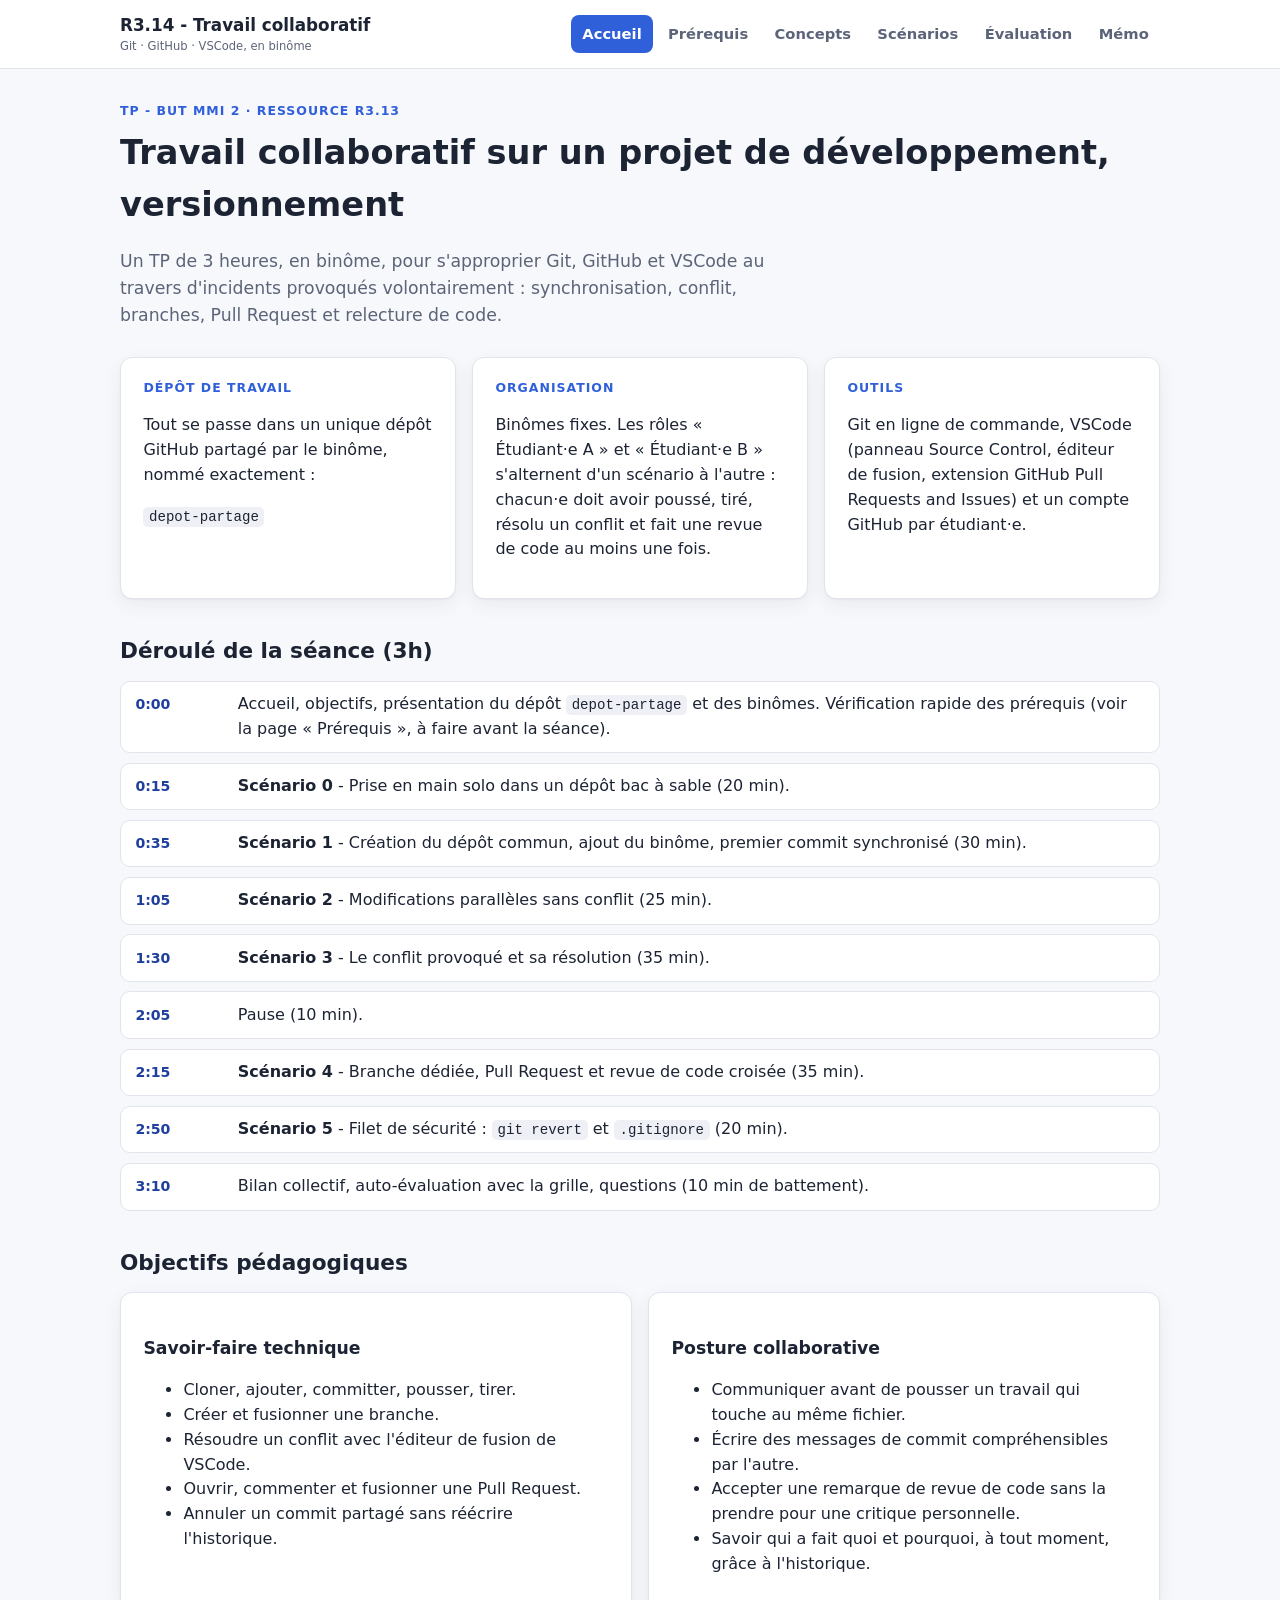
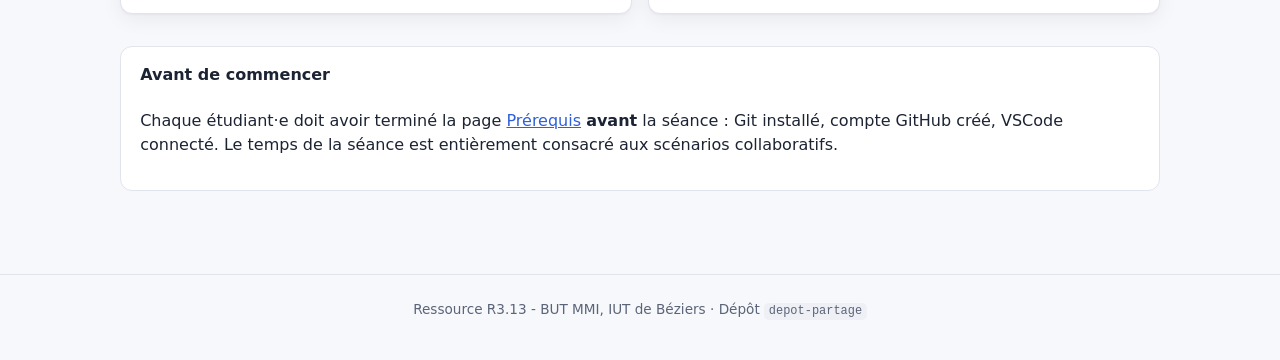
==== index.html @ fd5384cb "Propage le nom depot-partage dans tout le support Le scénario 1 nomme le dépôt du binôme depot-parta" ====
<!doctype html>
<html lang="fr">
  <head>
    <meta charset="UTF-8" />
    <meta name="viewport" content="width=device-width, initial-scale=1.0" />
    <title>R3.14 - Travail collaboratif &amp; versionnement</title>
    <link
      rel="icon"
      href="data:image/svg+xml,%3Csvg xmlns=%27http://www.w3.org/2000/svg%27 viewBox=%270 0 100 100%27%3E%3Ccircle cx=%2230%27 cy=%2225%27 r=%2212%27 fill=%27%232f5fd9%27/%3E%3Ccircle cx=%2230%27 cy=%2275%27 r=%2212%27 fill=%27%232f5fd9%27/%3E%3Ccircle cx=%2270%27 cy=%2250%27 r=%2212%27 fill=%27%23b5560f%27/%3E%3Cpath d=%27M30 37 V63 M30 50 H58%27 stroke=%27%231c2333%27 stroke-width=%278%27 fill=%27none%27/%3E%3C/svg%3E"
    />
    <link rel="stylesheet" href="css/style.css" />
  </head>
  <body data-page="index">
    <a class="skip-link" href="#contenu">Aller au contenu</a>

    <header class="site-header">
      <nav class="nav-wrap">
        <a class="brand" href="index.html"
          >R3.14 - Travail collaboratif
          <small>Git · GitHub · VSCode, en binôme</small>
        </a>
        <div class="site-nav">
          <a href="index.html" data-nav="index">Accueil</a>
          <a href="prerequis.html" data-nav="prerequis">Prérequis</a>
          <a href="concepts.html" data-nav="concepts">Concepts</a>
          <a href="scenarios.html" data-nav="scenarios">Scénarios</a>
          <a href="evaluation.html" data-nav="evaluation">Évaluation</a>
          <a href="memo.html" data-nav="memo">Mémo</a>
        </div>
      </nav>
    </header>

    <main id="contenu">
      <p class="eyebrow">TP - BUT MMI 2 · Ressource R3.13</p>
      <h1>
        Travail collaboratif sur un projet de développement, versionnement
      </h1>
      <p class="lede">
        Un TP de 3&nbsp;heures, en binôme, pour s'approprier Git, GitHub et
        VSCode au travers d'incidents provoqués volontairement :
        synchronisation, conflit, branches, Pull Request et relecture de code.
      </p>

      <div class="grid cols-3" style="margin-top: 1.8rem">
        <div class="card">
          <p class="eyebrow">Dépôt de travail</p>
          <p>
            Tout se passe dans un unique dépôt GitHub partagé par le binôme,
            nommé exactement :
          </p>
          <p><code>depot-partage</code></p>
        </div>
        <div class="card">
          <p class="eyebrow">Organisation</p>
          <p>
            Binômes fixes. Les rôles « Étudiant·e A » et « Étudiant·e B »
            s'alternent d'un scénario à l'autre : chacun·e doit avoir poussé,
            tiré, résolu un conflit et fait une revue de code au moins une fois.
          </p>
        </div>
        <div class="card">
          <p class="eyebrow">Outils</p>
          <p>
            Git en ligne de commande, VSCode (panneau Source Control, éditeur de
            fusion, extension GitHub Pull Requests and Issues) et un compte
            GitHub par étudiant·e.
          </p>
        </div>
      </div>

      <h2>Déroulé de la séance (3h)</h2>
      <ul class="timeline">
        <li>
          <time>0:00</time
          ><span
            >Accueil, objectifs, présentation du dépôt
            <code>depot-partage</code> et des binômes. Vérification
            rapide des prérequis (voir la page « Prérequis », à faire avant la
            séance).</span
          >
        </li>
        <li>
          <time>0:15</time
          ><span
            ><strong>Scénario 0</strong> - Prise en main solo dans un dépôt bac
            à sable (20 min).</span
          >
        </li>
        <li>
          <time>0:35</time
          ><span
            ><strong>Scénario 1</strong> - Création du dépôt commun, ajout du
            binôme, premier commit synchronisé (30 min).</span
          >
        </li>
        <li>
          <time>1:05</time
          ><span
            ><strong>Scénario 2</strong> - Modifications parallèles sans conflit
            (25 min).</span
          >
        </li>
        <li>
          <time>1:30</time
          ><span
            ><strong>Scénario 3</strong> - Le conflit provoqué et sa résolution
            (35 min).</span
          >
        </li>
        <li><time>2:05</time><span>Pause (10 min).</span></li>
        <li>
          <time>2:15</time
          ><span
            ><strong>Scénario 4</strong> - Branche dédiée, Pull Request et revue
            de code croisée (35 min).</span
          >
        </li>
        <li>
          <time>2:50</time
          ><span
            ><strong>Scénario 5</strong> - Filet de sécurité :
            <code>git revert</code> et <code>.gitignore</code> (20 min).</span
          >
        </li>
        <li>
          <time>3:10</time
          ><span
            >Bilan collectif, auto-évaluation avec la grille, questions
            (10&nbsp;min de battement).</span
          >
        </li>
      </ul>

      <h2>Objectifs pédagogiques</h2>
      <div class="grid cols-2">
        <div class="card">
          <h3>Savoir-faire technique</h3>
          <ul>
            <li>Cloner, ajouter, committer, pousser, tirer.</li>
            <li>Créer et fusionner une branche.</li>
            <li>Résoudre un conflit avec l'éditeur de fusion de VSCode.</li>
            <li>Ouvrir, commenter et fusionner une Pull Request.</li>
            <li>Annuler un commit partagé sans réécrire l'historique.</li>
          </ul>
        </div>
        <div class="card">
          <h3>Posture collaborative</h3>
          <ul>
            <li>
              Communiquer avant de pousser un travail qui touche au même
              fichier.
            </li>
            <li>Écrire des messages de commit compréhensibles par l'autre.</li>
            <li>
              Accepter une remarque de revue de code sans la prendre pour une
              critique personnelle.
            </li>
            <li>
              Savoir qui a fait quoi et pourquoi, à tout moment, grâce à
              l'historique.
            </li>
          </ul>
        </div>
      </div>

      <div class="callout" style="margin-top: 2rem">
        <h4>Avant de commencer</h4>
        <p>
          Chaque étudiant·e doit avoir terminé la page
          <a href="prerequis.html">Prérequis</a> <strong>avant</strong> la
          séance : Git installé, compte GitHub créé, VSCode connecté. Le temps
          de la séance est entièrement consacré aux scénarios collaboratifs.
        </p>
      </div>
    </main>

    <footer class="site-footer">
      Ressource R3.13 - BUT MMI, IUT de Béziers · Dépôt
      <code>depot-partage</code>
    </footer>

    <script src="js/main.js"></script>
  </body>
</html>
---- css/style.css ----
/* ============================================================
   R313 - Travail collaboratif & versionnement
   Feuille de style partagée par toutes les pages
   ============================================================ */

:root {
  --bg: #f7f8fb;
  --bg-alt: #ffffff;
  --text: #1c2333;
  --text-muted: #5b6478;
  --border: #e1e4ec;
  --primary: #2f5fd9;
  --primary-dark: #1f3f9e;
  --primary-bg: #eaf0ff;
  --accent-a: #2f7fd9;
  --accent-a-bg: #e7f1ff;
  --accent-b: #b5560f;
  --accent-b-bg: #fdeee0;
  --ok: #1f8a55;
  --ok-bg: #e5f6ec;
  --warn: #b8871a;
  --warn-bg: #fbf1dc;
  --danger: #c23b3b;
  --danger-bg: #fbe8e8;
  --code-bg: #eef0f6;
  --shadow: 0 1px 2px rgba(20, 25, 40, 0.04), 0 6px 20px rgba(20, 25, 40, 0.06);
  --radius: 12px;
  font-size: 16px;
}

@media (prefers-color-scheme: dark) {
  :root {
    --bg: #12141c;
    --bg-alt: #1a1d29;
    --text: #e7e9f2;
    --text-muted: #a2a8bd;
    --border: #2a2e3d;
    --primary: #6f93ef;
    --primary-dark: #a9c0f7;
    --primary-bg: #1c2740;
    --accent-a: #6fa8ef;
    --accent-a-bg: #17263d;
    --accent-b: #e0955a;
    --accent-b-bg: #3a2716;
    --ok: #55c98a;
    --ok-bg: #113524;
    --warn: #e3b955;
    --warn-bg: #3a2f10;
    --danger: #e37272;
    --danger-bg: #3a1a1a;
    --code-bg: #20232f;
    --shadow: 0 1px 2px rgba(0, 0, 0, 0.3), 0 6px 20px rgba(0, 0, 0, 0.35);
  }
}

* {
  box-sizing: border-box;
}

html,
body {
  margin: 0;
  padding: 0;
  background: var(--bg);
  color: var(--text);
  font-family:
    "Segoe UI",
    system-ui,
    -apple-system,
    Roboto,
    Helvetica,
    Arial,
    sans-serif;
  line-height: 1.55;
}

a {
  color: var(--primary);
}
a:hover {
  color: var(--primary-dark);
}

img,
svg {
  max-width: 100%;
}

.skip-link {
  position: absolute;
  left: -999px;
  top: 0;
  background: var(--primary);
  color: #fff;
  padding: 0.5em 1em;
  z-index: 100;
}
.skip-link:focus {
  left: 0.5em;
  top: 0.5em;
}

/* ---------- Layout ---------- */

.site-header {
  position: sticky;
  top: 0;
  z-index: 20;
  background: var(--bg-alt);
  border-bottom: 1px solid var(--border);
}

.nav-wrap {
  max-width: 1080px;
  margin: 0 auto;
  padding: 0.75rem 1.25rem;
  display: flex;
  align-items: center;
  gap: 1.5rem;
  flex-wrap: wrap;
}

.brand {
  font-weight: 700;
  font-size: 1.05rem;
  color: var(--text);
  text-decoration: none;
  white-space: nowrap;
}
.brand small {
  display: block;
  font-weight: 400;
  font-size: 0.72rem;
  color: var(--text-muted);
}

.site-nav {
  display: flex;
  flex-wrap: wrap;
  gap: 0.25rem;
  margin-left: auto;
}

.site-nav a {
  text-decoration: none;
  color: var(--text-muted);
  padding: 0.45rem 0.7rem;
  border-radius: 8px;
  font-size: 0.92rem;
  font-weight: 600;
}
.site-nav a:hover {
  background: var(--primary-bg);
  color: var(--primary-dark);
}
.site-nav a.active {
  background: var(--primary);
  color: #fff;
}

main {
  max-width: 1080px;
  margin: 0 auto;
  padding: 2rem 1.25rem 4rem;
}

.site-footer {
  border-top: 1px solid var(--border);
  color: var(--text-muted);
  font-size: 0.85rem;
  text-align: center;
  padding: 1.5rem 1rem 2.5rem;
}

/* ---------- Typography blocks ---------- */

.eyebrow {
  text-transform: uppercase;
  letter-spacing: 0.08em;
  font-size: 0.78rem;
  font-weight: 700;
  color: var(--primary);
  margin: 0 0 0.4rem;
}

h1 {
  font-size: clamp(1.6rem, 3vw, 2.1rem);
  margin: 0 0 0.5rem;
}
h2 {
  font-size: 1.35rem;
  margin: 2.2rem 0 0.8rem;
}
h3 {
  font-size: 1.08rem;
  margin: 1.4rem 0 0.5rem;
}

.lede {
  font-size: 1.08rem;
  color: var(--text-muted);
  max-width: 60ch;
}

.pill {
  display: inline-block;
  padding: 0.2rem 0.65rem;
  border-radius: 999px;
  font-size: 0.78rem;
  font-weight: 700;
  background: var(--primary-bg);
  color: var(--primary-dark);
}

code,
pre,
kbd {
  font-family: ui-monospace, SFMono-Regular, Menlo, Consolas, monospace;
  font-size: 0.88em;
}
code {
  background: var(--code-bg);
  padding: 0.12em 0.4em;
  border-radius: 5px;
}
pre {
  background: var(--code-bg);
  padding: 0.9rem 1rem;
  border-radius: var(--radius);
  overflow-x: auto;
}
pre code {
  background: none;
  padding: 0;
}
kbd {
  background: var(--bg-alt);
  border: 1px solid var(--border);
  border-bottom-width: 2px;
  border-radius: 5px;
  padding: 0.05em 0.45em;
}

/* ---------- Cards / grid ---------- */

.card {
  background: var(--bg-alt);
  border: 1px solid var(--border);
  border-radius: var(--radius);
  box-shadow: var(--shadow);
  padding: 1.25rem 1.4rem;
}

.grid {
  display: grid;
  gap: 1rem;
}
.grid.cols-2 {
  grid-template-columns: repeat(auto-fit, minmax(260px, 1fr));
}
.grid.cols-3 {
  grid-template-columns: repeat(auto-fit, minmax(200px, 1fr));
}

.timeline {
  list-style: none;
  margin: 0;
  padding: 0;
  display: grid;
  gap: 0.6rem;
}
.timeline li {
  display: grid;
  grid-template-columns: 5.5rem 1fr;
  gap: 0.9rem;
  padding: 0.65rem 0.9rem;
  background: var(--bg-alt);
  border: 1px solid var(--border);
  border-radius: 10px;
  align-items: baseline;
}
.timeline time {
  font-weight: 700;
  color: var(--primary-dark);
  font-size: 0.88rem;
}

/* ---------- Scenario cards ---------- */

.scenario-toolbar {
  display: flex;
  flex-wrap: wrap;
  gap: 0.75rem;
  align-items: center;
  margin-bottom: 1.5rem;
  padding: 0.9rem 1.1rem;
  background: var(--bg-alt);
  border: 1px solid var(--border);
  border-radius: var(--radius);
  position: sticky;
  top: 3.6rem;
  z-index: 10;
}

.role-toggle {
  display: inline-flex;
  border: 1px solid var(--border);
  border-radius: 999px;
  overflow: hidden;
}
.role-toggle button {
  border: none;
  background: transparent;
  color: var(--text-muted);
  padding: 0.4rem 0.9rem;
  font-weight: 700;
  font-size: 0.85rem;
  cursor: pointer;
}
.role-toggle button.active.role-a {
  background: var(--accent-a-bg);
  color: var(--accent-a);
}
.role-toggle button.active.role-b {
  background: var(--accent-b-bg);
  color: var(--accent-b);
}

.progress-text {
  color: var(--text-muted);
  font-size: 0.88rem;
  margin-left: auto;
}

.scenario {
  margin-bottom: 1.4rem;
  border-radius: var(--radius);
  overflow: hidden;
}

.scenario-head {
  display: flex;
  align-items: center;
  gap: 0.9rem;
  padding: 1.1rem 1.3rem;
  cursor: pointer;
  background: var(--bg-alt);
  border: 1px solid var(--border);
  border-radius: var(--radius);
}
.scenario-head:hover {
  border-color: var(--primary);
}
.scenario.open .scenario-head {
  border-bottom-left-radius: 0;
  border-bottom-right-radius: 0;
}

.scenario-check {
  width: 1.15rem;
  height: 1.15rem;
  accent-color: var(--ok);
  flex: none;
}

.scenario-num {
  flex: none;
  width: 2.1rem;
  height: 2.1rem;
  border-radius: 50%;
  background: var(--primary-bg);
  color: var(--primary-dark);
  display: flex;
  align-items: center;
  justify-content: center;
  font-weight: 700;
}
.scenario.done .scenario-num {
  background: var(--ok-bg);
  color: var(--ok);
}

.scenario-head h3 {
  margin: 0;
  font-size: 1.05rem;
  flex: 1;
}
.scenario-meta {
  font-size: 0.82rem;
  color: var(--text-muted);
  white-space: nowrap;
}
.scenario-caret {
  transition: transform 0.15s ease;
  color: var(--text-muted);
}
.scenario.open .scenario-caret {
  transform: rotate(90deg);
}

.scenario-body {
  display: none;
  border: 1px solid var(--border);
  border-top: none;
  border-bottom-left-radius: var(--radius);
  border-bottom-right-radius: var(--radius);
  padding: 1.3rem;
  background: var(--bg);
}
.scenario.open .scenario-body {
  display: block;
}

.role-col {
  border-radius: 10px;
  padding: 1rem 1.1rem;
  border: 1px solid var(--border);
}
.role-col.role-a {
  background: var(--accent-a-bg);
  border-color: color-mix(in srgb, var(--accent-a) 35%, var(--border));
}
.role-col.role-b {
  background: var(--accent-b-bg);
  border-color: color-mix(in srgb, var(--accent-b) 35%, var(--border));
}
.role-col h4 {
  margin: 0 0 0.6rem;
  font-size: 0.95rem;
}
.role-col.role-a h4 {
  color: var(--accent-a);
}
.role-col.role-b h4 {
  color: var(--accent-b);
}
.role-col ol {
  margin: 0;
  padding-left: 1.2rem;
}
.role-col li {
  margin-bottom: 0.45rem;
}

.info-block {
  margin-top: 1rem;
}
.info-block h4 {
  margin: 0 0 0.4rem;
  font-size: 0.88rem;
  text-transform: uppercase;
  letter-spacing: 0.04em;
  color: var(--text-muted);
}
.info-block ul {
  margin: 0;
  padding-left: 1.2rem;
}
.info-block li {
  margin-bottom: 0.35rem;
}

.pieges-block {
  background: var(--warn-bg);
  border: 1px solid color-mix(in srgb, var(--warn) 35%, var(--border));
  border-radius: 10px;
  padding: 0.9rem 1.1rem;
}
.pieges-block h4 {
  color: var(--warn);
}
.verif-block {
  background: var(--ok-bg);
  border: 1px solid color-mix(in srgb, var(--ok) 35%, var(--border));
  border-radius: 10px;
  padding: 0.9rem 1.1rem;
}
.verif-block h4 {
  color: var(--ok);
}

.commandes-block code {
  display: inline-block;
  margin: 0.15rem 0.3rem 0.15rem 0;
}

/* ---------- Captures d'écran des étapes ---------- */

.etape-figure {
  margin: 0.5rem 0 0.9rem;
}
.etape-figure img {
  display: block;
  max-width: 100%;
  height: auto;
  border: 1px solid var(--border);
  border-radius: 8px;
  background: var(--bg-alt);
}

/* ---------- Bouton d'aide + fenêtre modale ---------- */

.popup-btn {
  border: 1px solid var(--primary);
  background: var(--primary-bg);
  color: var(--primary-dark);
  border-radius: 999px;
  padding: 0.1rem 0.7rem;
  font: inherit;
  font-size: 0.82rem;
  font-weight: 600;
  cursor: pointer;
  white-space: nowrap;
}
.popup-btn:hover {
  background: var(--primary);
  color: #fff;
}

.modal-overlay {
  position: fixed;
  inset: 0;
  z-index: 50;
  display: flex;
  align-items: center;
  justify-content: center;
  padding: 1.5rem;
  background: rgba(12, 15, 25, 0.55);
}
.modal-overlay[hidden] {
  display: none;
}
.modal {
  position: relative;
  width: min(680px, 100%);
  max-height: 85vh;
  overflow-y: auto;
  padding: 1.6rem 1.8rem;
  background: var(--bg-alt);
  border: 1px solid var(--border);
  border-radius: var(--radius);
  box-shadow: var(--shadow);
}
.modal h3 {
  margin: 0 0 0.8rem;
  padding-right: 2rem;
}
.modal h4 {
  margin: 1.2rem 0 0.4rem;
}
.modal ul {
  padding-left: 1.2rem;
}
.modal li {
  margin-bottom: 0.4rem;
}
.modal-close {
  position: absolute;
  top: 0.7rem;
  right: 0.9rem;
  border: 0;
  background: none;
  color: var(--text-muted);
  font-size: 1.6rem;
  line-height: 1;
  cursor: pointer;
}
.modal-close:hover {
  color: var(--text);
}

.popup-table {
  width: 100%;
  margin: 0.8rem 0;
  border-collapse: collapse;
  font-size: 0.9rem;
}
.popup-table th,
.popup-table td {
  border: 1px solid var(--border);
  padding: 0.5rem 0.7rem;
  text-align: left;
  vertical-align: top;
  font-size: inherit;
  text-transform: none;
  letter-spacing: normal;
}
.popup-table thead th {
  background: var(--primary-bg);
  color: var(--primary-dark);
}
.popup-table tbody th {
  background: var(--bg);
  color: var(--text);
  font-weight: 600;
}

/* ---------- Evaluation page ---------- */

.eval-row {
  display: grid;
  grid-template-columns: auto 1fr auto;
  gap: 1rem;
  align-items: center;
  padding: 0.9rem 1.1rem;
  border: 1px solid var(--border);
  border-radius: 10px;
  background: var(--bg-alt);
  margin-bottom: 0.7rem;
}
.eval-row input[type="checkbox"] {
  width: 1.2rem;
  height: 1.2rem;
  accent-color: var(--ok);
}
.eval-row .pts {
  font-weight: 700;
  color: var(--primary-dark);
  white-space: nowrap;
}

.score-panel {
  position: sticky;
  bottom: 1rem;
  margin-top: 1.5rem;
  padding: 1.1rem 1.4rem;
  background: var(--bg-alt);
  border: 1px solid var(--border);
  border-radius: var(--radius);
  box-shadow: var(--shadow);
  display: flex;
  align-items: center;
  gap: 1rem;
  flex-wrap: wrap;
}
.score-value {
  font-size: 1.6rem;
  font-weight: 800;
  color: var(--primary-dark);
}
.score-bar-track {
  flex: 1;
  min-width: 160px;
  height: 10px;
  background: var(--code-bg);
  border-radius: 999px;
  overflow: hidden;
}
.score-bar-fill {
  height: 100%;
  background: var(--primary);
  width: 0%;
  transition: width 0.2s ease;
}

/* ---------- Tables (memo) ---------- */

table {
  width: 100%;
  border-collapse: collapse;
  margin: 1rem 0;
}
th,
td {
  text-align: left;
  padding: 0.55rem 0.7rem;
  border-bottom: 1px solid var(--border);
  vertical-align: top;
}
th {
  color: var(--text-muted);
  font-size: 0.82rem;
  text-transform: uppercase;
  letter-spacing: 0.03em;
}

/* ---------- Misc ---------- */

.callout {
  border-radius: var(--radius);
  padding: 1rem 1.2rem;
  border: 1px solid var(--border);
  background: var(--bg-alt);
  margin: 1.2rem 0;
}
.callout.warn {
  background: var(--warn-bg);
  border-color: color-mix(in srgb, var(--warn) 35%, var(--border));
}
.callout.ok {
  background: var(--ok-bg);
  border-color: color-mix(in srgb, var(--ok) 35%, var(--border));
}
.callout.danger {
  background: var(--danger-bg);
  border-color: color-mix(in srgb, var(--danger) 35%, var(--border));
}
.callout h3,
.callout h4 {
  margin-top: 0;
}

.btn {
  display: inline-block;
  background: var(--primary);
  color: #fff;
  text-decoration: none;
  padding: 0.6rem 1.1rem;
  border-radius: 8px;
  font-weight: 700;
  font-size: 0.92rem;
  border: none;
  cursor: pointer;
}
.btn:hover {
  background: var(--primary-dark);
  color: #fff;
}
.btn.secondary {
  background: var(--bg-alt);
  color: var(--text);
  border: 1px solid var(--border);
}

.diagram {
  background: var(--bg-alt);
  border: 1px solid var(--border);
  border-radius: var(--radius);
  padding: 1rem;
}
.diagram text {
  fill: var(--text);
  font-family: inherit;
}
.diagram .muted {
  fill: var(--text-muted);
}
.diagram .zone {
  fill: var(--primary-bg);
  stroke: var(--primary);
}
.diagram .zone-remote {
  fill: var(--accent-b-bg);
  stroke: var(--accent-b);
}
.diagram .arrow {
  stroke: var(--text-muted);
  stroke-width: 1.6;
  marker-end: url(#arrowhead);
  fill: none;
}

footer a {
  color: inherit;
}
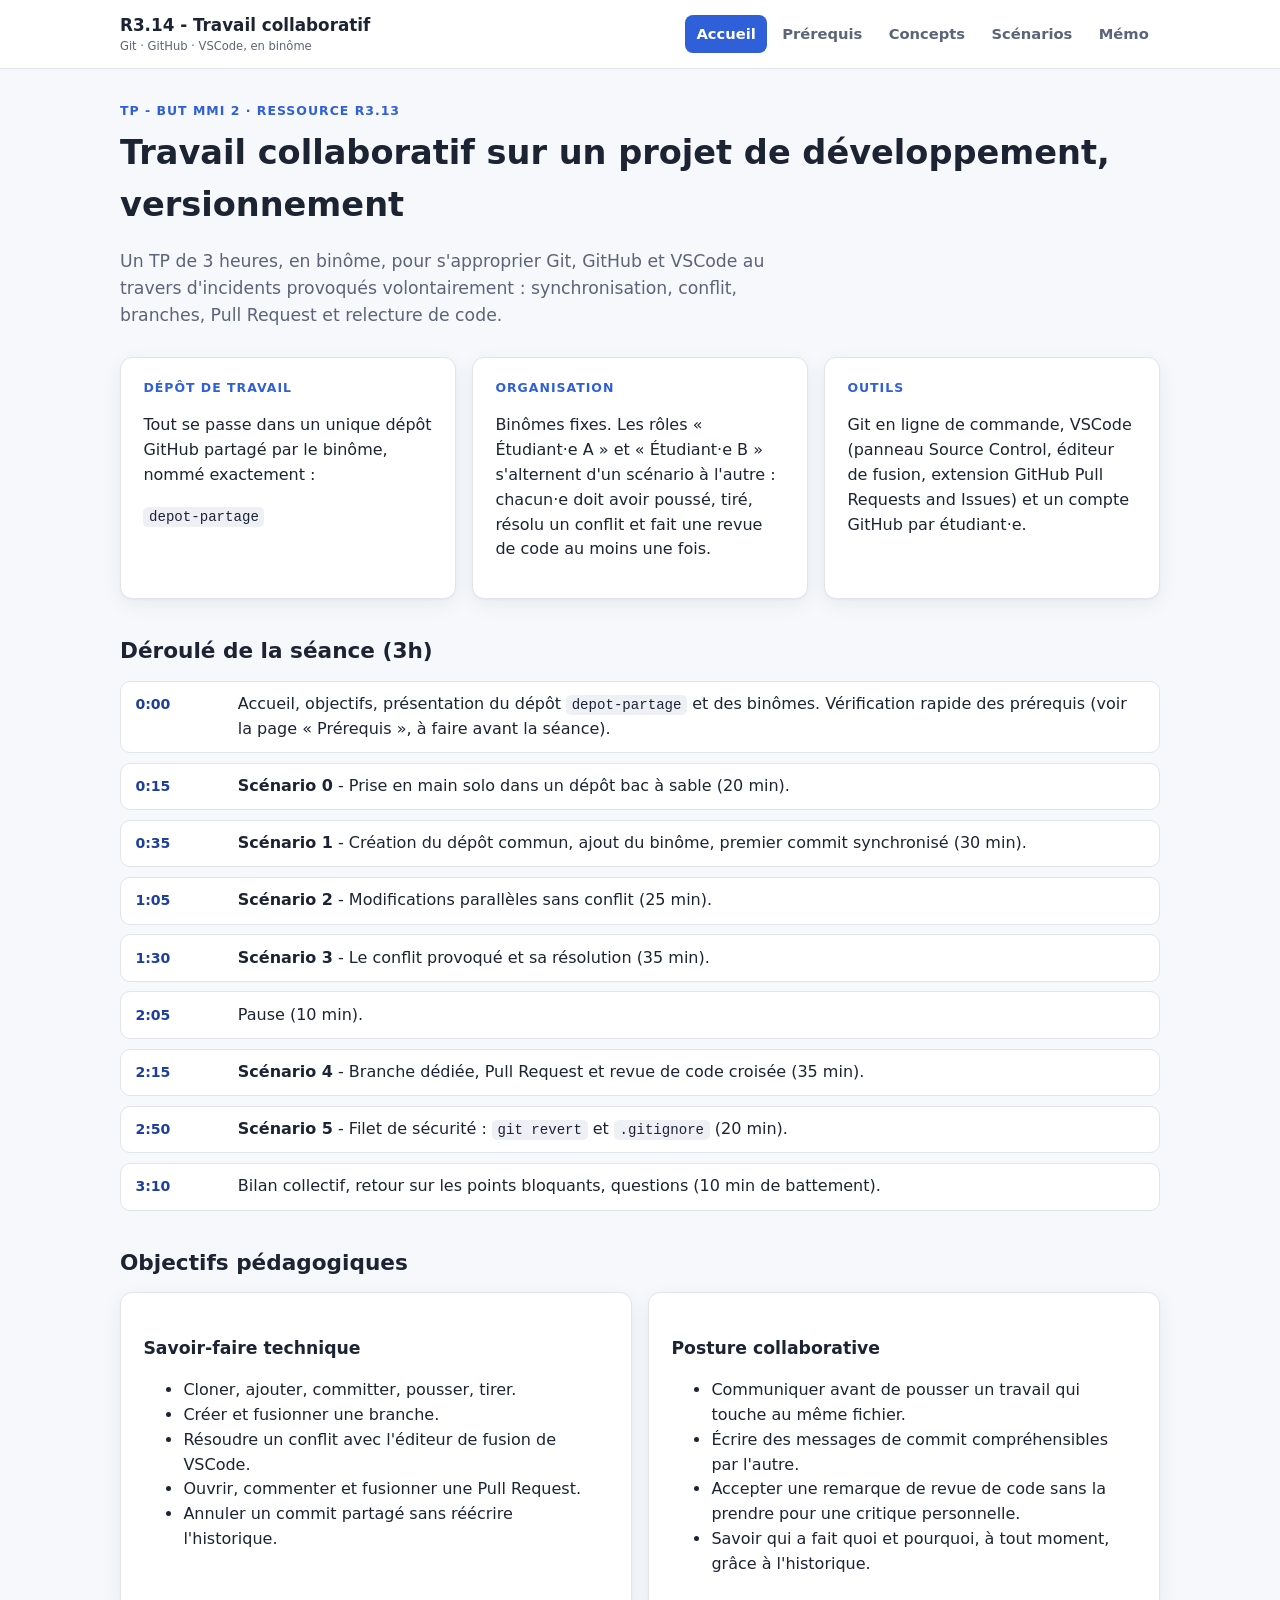
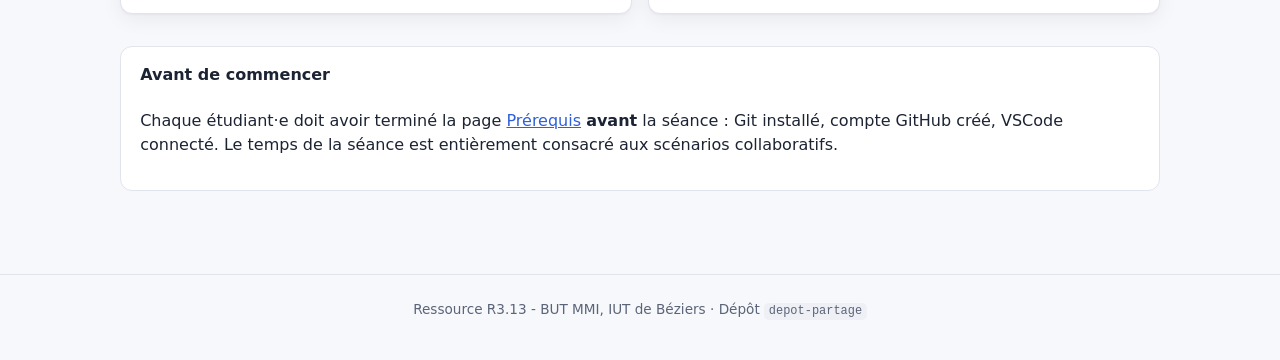
==== commit 4a12cd75: "Supprime la page Évaluation La grille notée en direct n'était pas utilisée en séance : page, script," ====
--- a/index.html
+++ b/index.html
@@ -24,7 +24,6 @@
           <a href="prerequis.html" data-nav="prerequis">Prérequis</a>
           <a href="concepts.html" data-nav="concepts">Concepts</a>
           <a href="scenarios.html" data-nav="scenarios">Scénarios</a>
-          <a href="evaluation.html" data-nav="evaluation">Évaluation</a>
           <a href="memo.html" data-nav="memo">Mémo</a>
         </div>
       </nav>
@@ -125,7 +124,7 @@
         <li>
           <time>3:10</time
           ><span
-            >Bilan collectif, auto-évaluation avec la grille, questions
+            >Bilan collectif, retour sur les points bloquants, questions
             (10&nbsp;min de battement).</span
           >
         </li>
--- a/css/style.css
+++ b/css/style.css
@@ -595,64 +595,6 @@
   font-weight: 600;
 }
 
-/* ---------- Evaluation page ---------- */
-
-.eval-row {
-  display: grid;
-  grid-template-columns: auto 1fr auto;
-  gap: 1rem;
-  align-items: center;
-  padding: 0.9rem 1.1rem;
-  border: 1px solid var(--border);
-  border-radius: 10px;
-  background: var(--bg-alt);
-  margin-bottom: 0.7rem;
-}
-.eval-row input[type="checkbox"] {
-  width: 1.2rem;
-  height: 1.2rem;
-  accent-color: var(--ok);
-}
-.eval-row .pts {
-  font-weight: 700;
-  color: var(--primary-dark);
-  white-space: nowrap;
-}
-
-.score-panel {
-  position: sticky;
-  bottom: 1rem;
-  margin-top: 1.5rem;
-  padding: 1.1rem 1.4rem;
-  background: var(--bg-alt);
-  border: 1px solid var(--border);
-  border-radius: var(--radius);
-  box-shadow: var(--shadow);
-  display: flex;
-  align-items: center;
-  gap: 1rem;
-  flex-wrap: wrap;
-}
-.score-value {
-  font-size: 1.6rem;
-  font-weight: 800;
-  color: var(--primary-dark);
-}
-.score-bar-track {
-  flex: 1;
-  min-width: 160px;
-  height: 10px;
-  background: var(--code-bg);
-  border-radius: 999px;
-  overflow: hidden;
-}
-.score-bar-fill {
-  height: 100%;
-  background: var(--primary);
-  width: 0%;
-  transition: width 0.2s ease;
-}
-
 /* ---------- Tables (memo) ---------- */
 
 table {
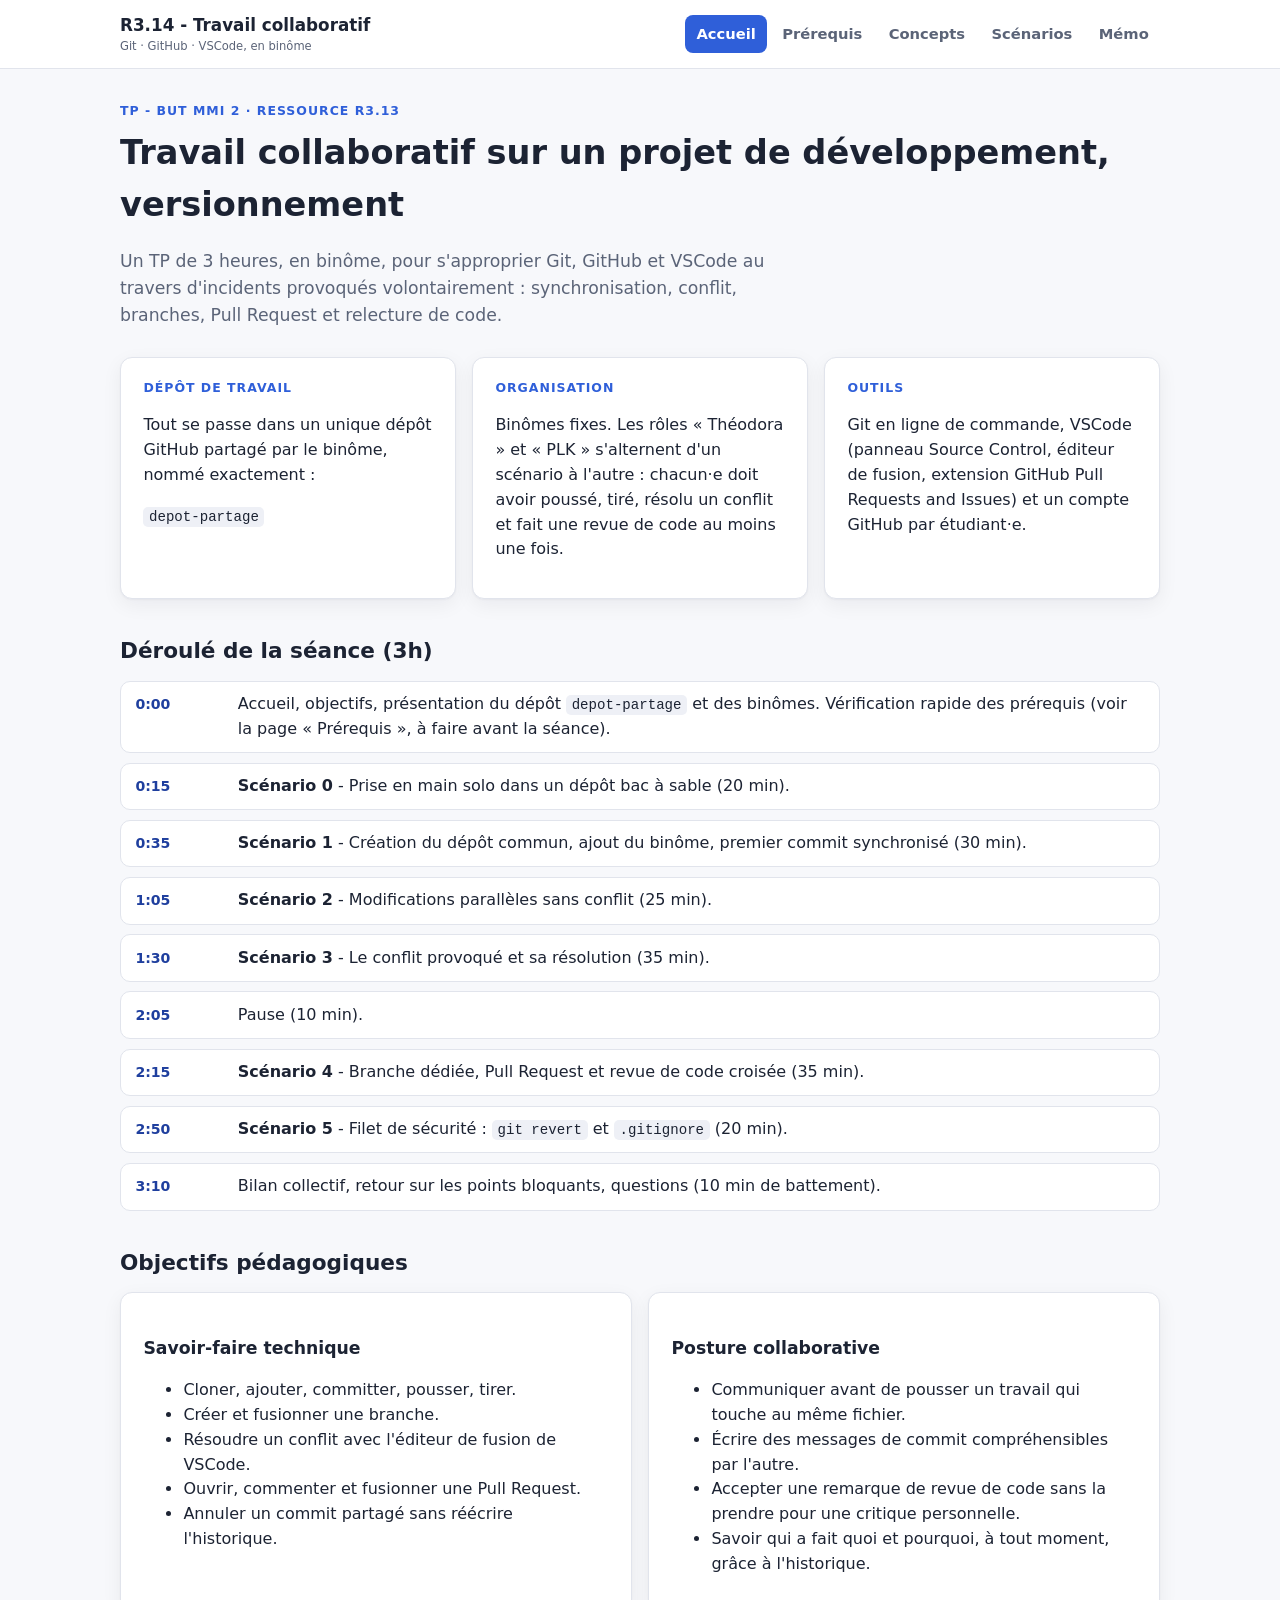
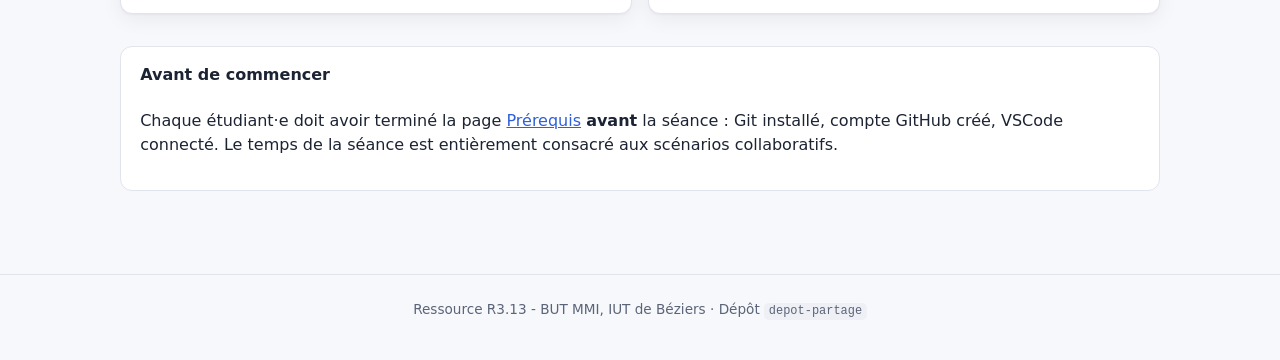
==== commit 7034cecf: "Remplace les rôles A et B par Théodora et PLK Les libellés « Étudiant·e A/B » et les renvois « A »/«" ====
--- a/index.html
+++ b/index.html
@@ -52,9 +52,9 @@
         <div class="card">
           <p class="eyebrow">Organisation</p>
           <p>
-            Binômes fixes. Les rôles « Étudiant·e A » et « Étudiant·e B »
-            s'alternent d'un scénario à l'autre : chacun·e doit avoir poussé,
-            tiré, résolu un conflit et fait une revue de code au moins une fois.
+            Binômes fixes. Les rôles « Théodora » et « PLK » s'alternent d'un
+            scénario à l'autre : chacun·e doit avoir poussé, tiré, résolu un
+            conflit et fait une revue de code au moins une fois.
           </p>
         </div>
         <div class="card">
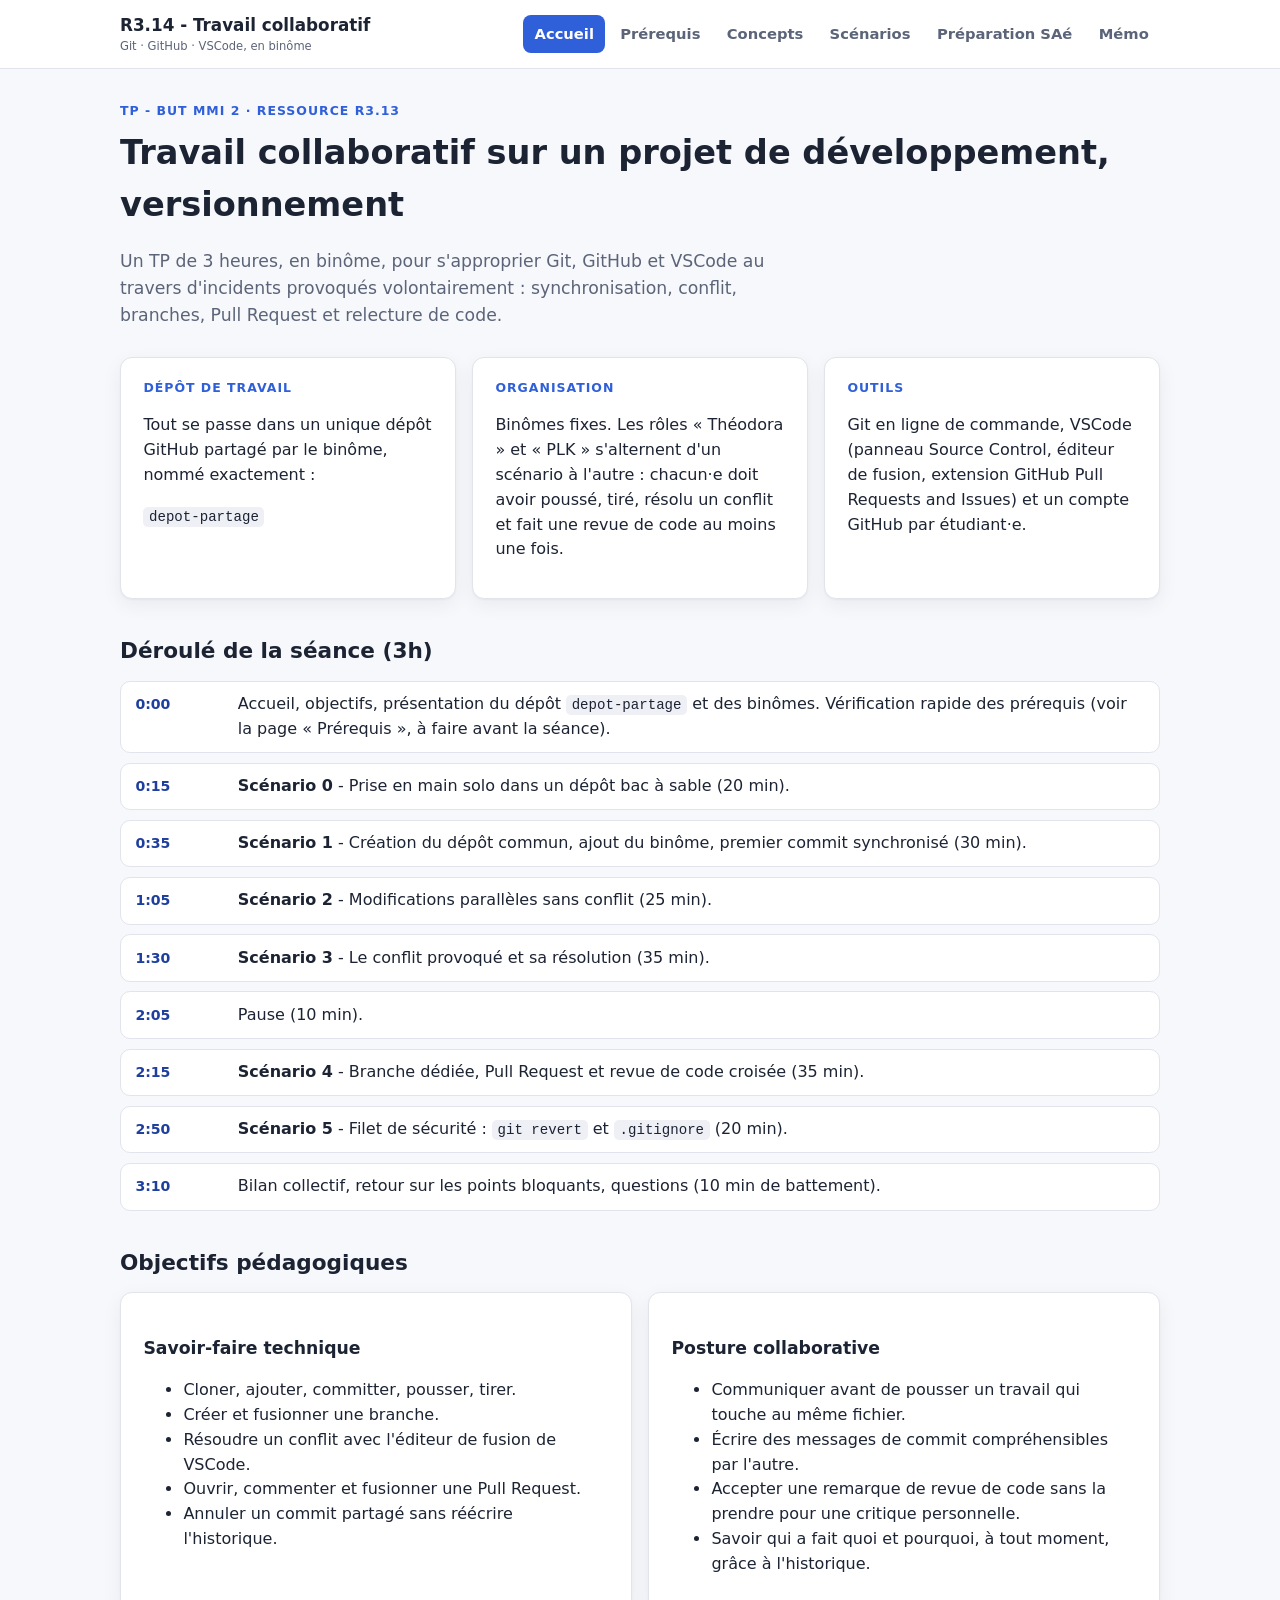
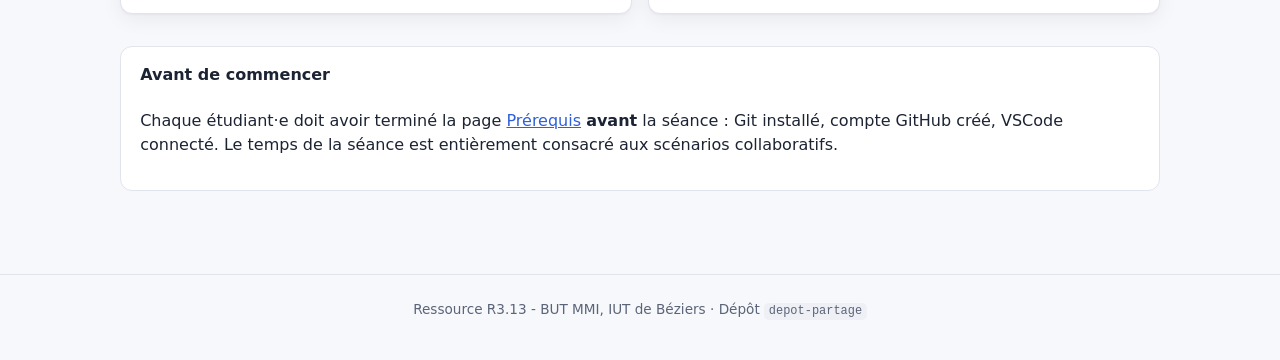
==== commit c2cfe1f8: "Ajoute la page Préparation SAé Fiche consigne pour contribuer au projet Arcade : cloner, créer sa br" ====
--- a/index.html
+++ b/index.html
@@ -24,6 +24,7 @@
           <a href="prerequis.html" data-nav="prerequis">Prérequis</a>
           <a href="concepts.html" data-nav="concepts">Concepts</a>
           <a href="scenarios.html" data-nav="scenarios">Scénarios</a>
+          <a href="sae.html" data-nav="sae">Préparation SAé</a>
           <a href="memo.html" data-nav="memo">Mémo</a>
         </div>
       </nav>
--- a/css/style.css
+++ b/css/style.css
@@ -469,6 +469,16 @@
 .pieges-block h4 {
   color: var(--warn);
 }
+.interdit-block {
+  background: var(--danger-bg);
+  border: 1px solid color-mix(in srgb, var(--danger) 35%, var(--border));
+  border-radius: 10px;
+  padding: 0.9rem 1.1rem;
+  margin-bottom: 1.1rem;
+}
+.interdit-block h4 {
+  color: var(--danger);
+}
 .verif-block {
   background: var(--ok-bg);
   border: 1px solid color-mix(in srgb, var(--ok) 35%, var(--border));
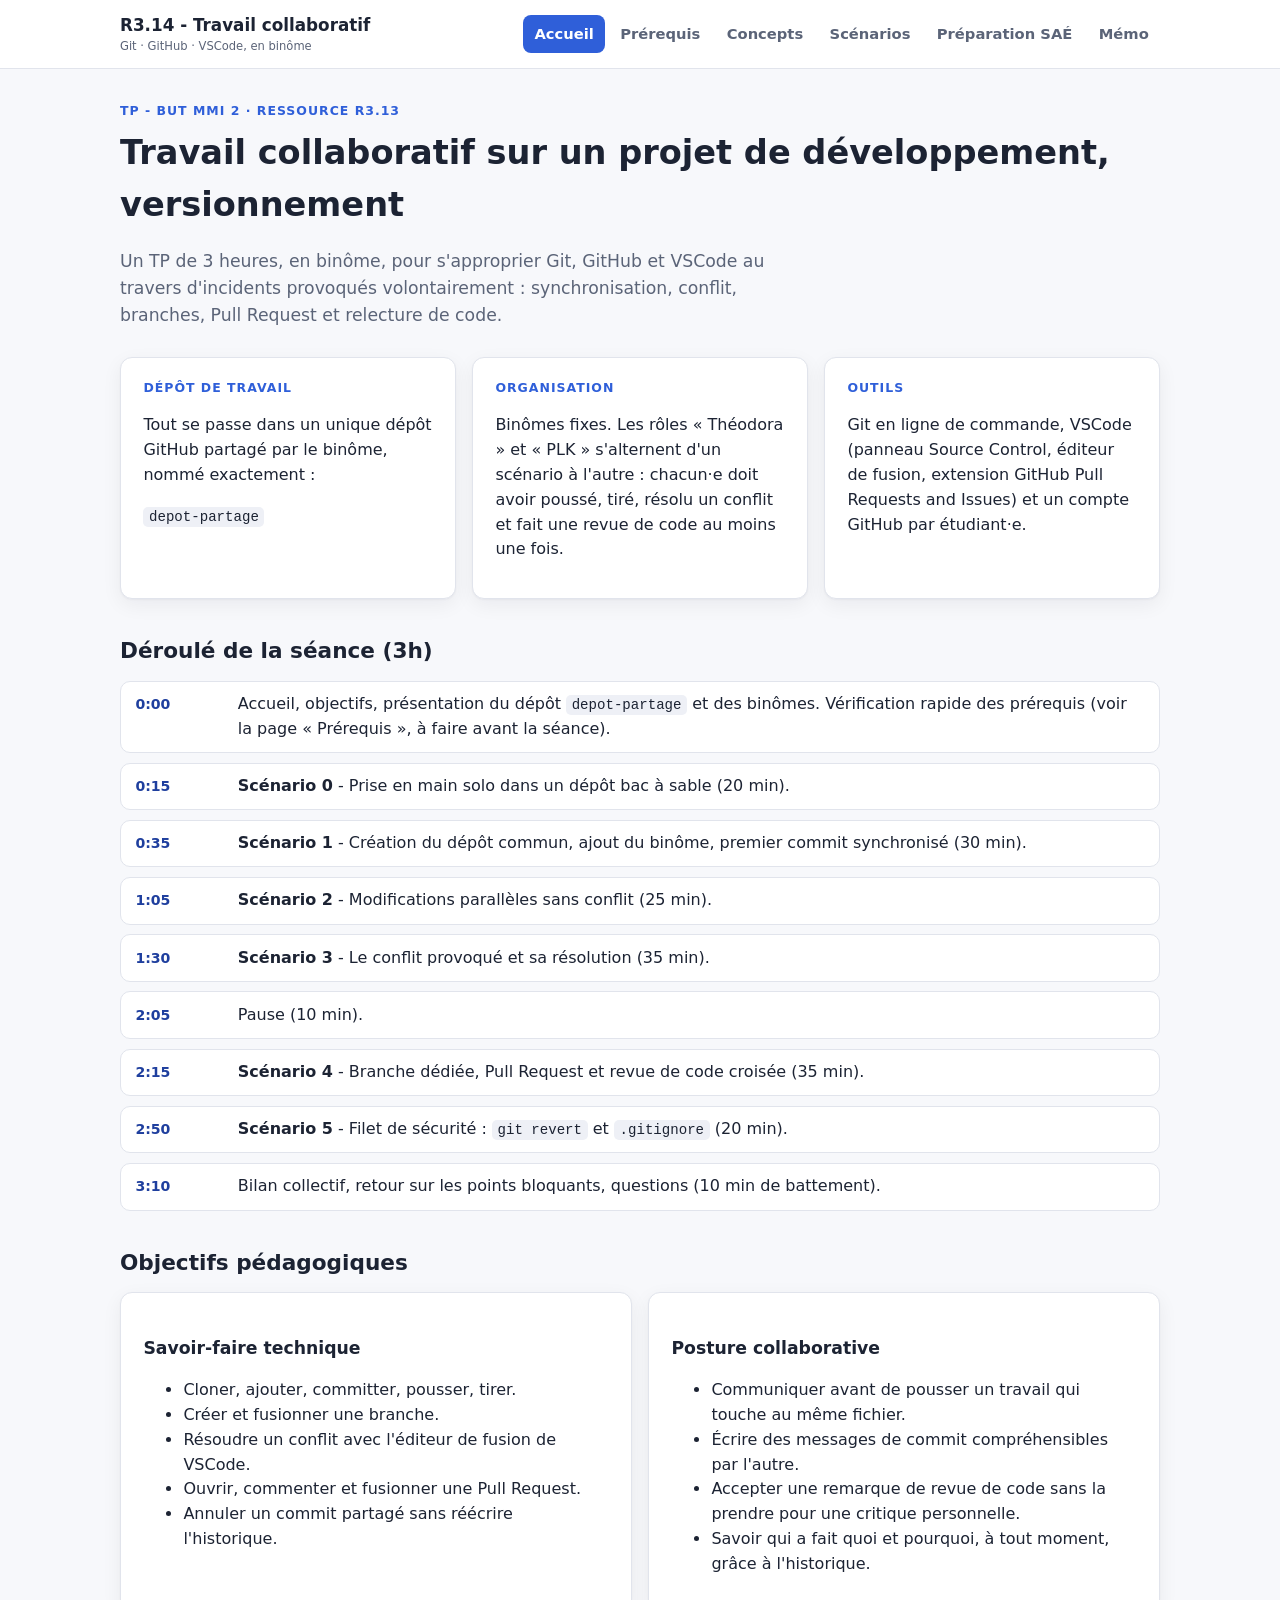
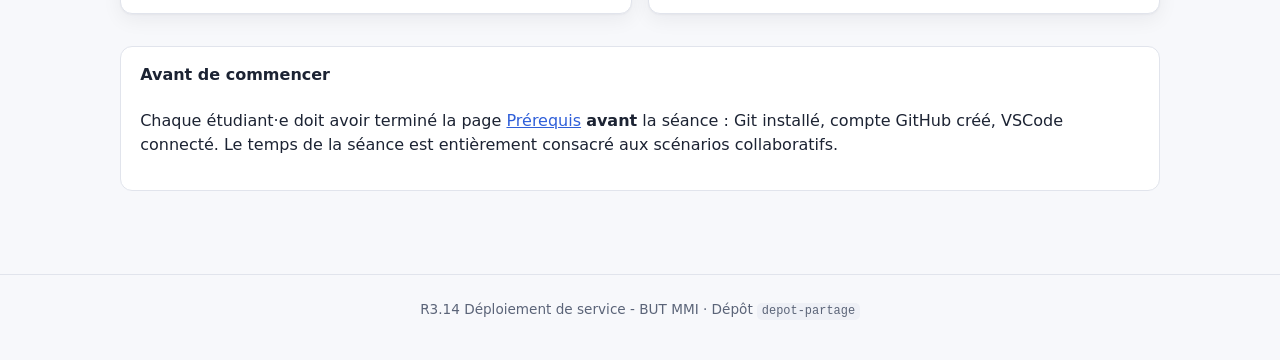
==== commit 1c1e17f9: "Uniformise le pied de page et l'intitulé de la ressource Le TP relève de la R3.14 « Déploiement de s" ====
--- a/index.html
+++ b/index.html
@@ -24,7 +24,7 @@
           <a href="prerequis.html" data-nav="prerequis">Prérequis</a>
           <a href="concepts.html" data-nav="concepts">Concepts</a>
           <a href="scenarios.html" data-nav="scenarios">Scénarios</a>
-          <a href="sae.html" data-nav="sae">Préparation SAé</a>
+          <a href="sae.html" data-nav="sae">Préparation SAÉ</a>
           <a href="memo.html" data-nav="memo">Mémo</a>
         </div>
       </nav>
@@ -175,7 +175,7 @@
     </main>
 
     <footer class="site-footer">
-      Ressource R3.13 - BUT MMI, IUT de Béziers · Dépôt
+      R3.14 Déploiement de service - BUT MMI · Dépôt
       <code>depot-partage</code>
     </footer>
 
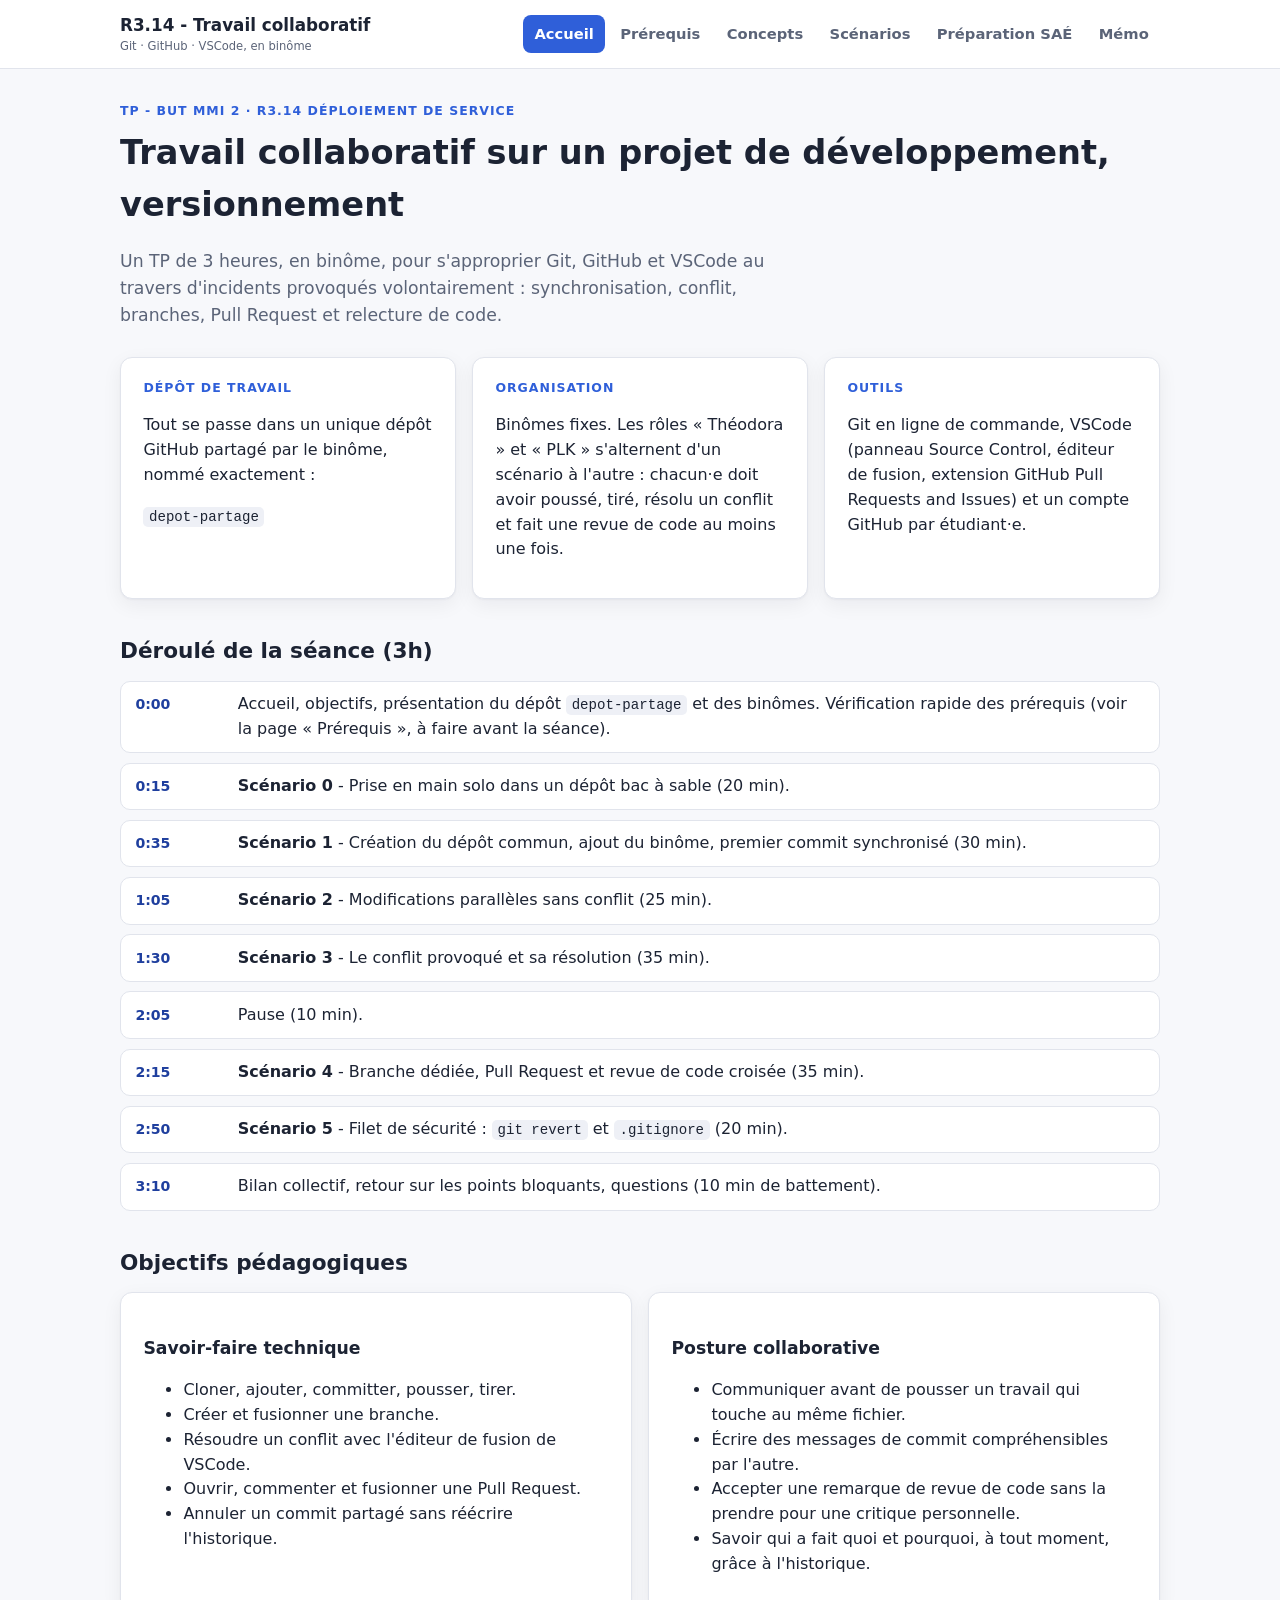
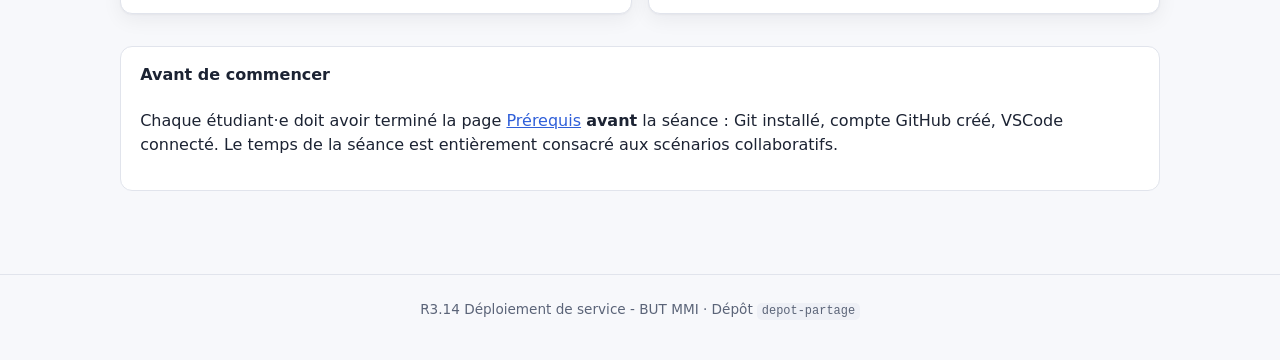
==== commit 28d28176: "Aligne l'intitulé de la ressource sur la R3.14 Les dernières mentions « Ressource R3.13 » (accroche " ====
--- a/index.html
+++ b/index.html
@@ -31,7 +31,7 @@
     </header>
 
     <main id="contenu">
-      <p class="eyebrow">TP - BUT MMI 2 · Ressource R3.13</p>
+      <p class="eyebrow">TP - BUT MMI 2 · R3.14 Déploiement de service</p>
       <h1>
         Travail collaboratif sur un projet de développement, versionnement
       </h1>
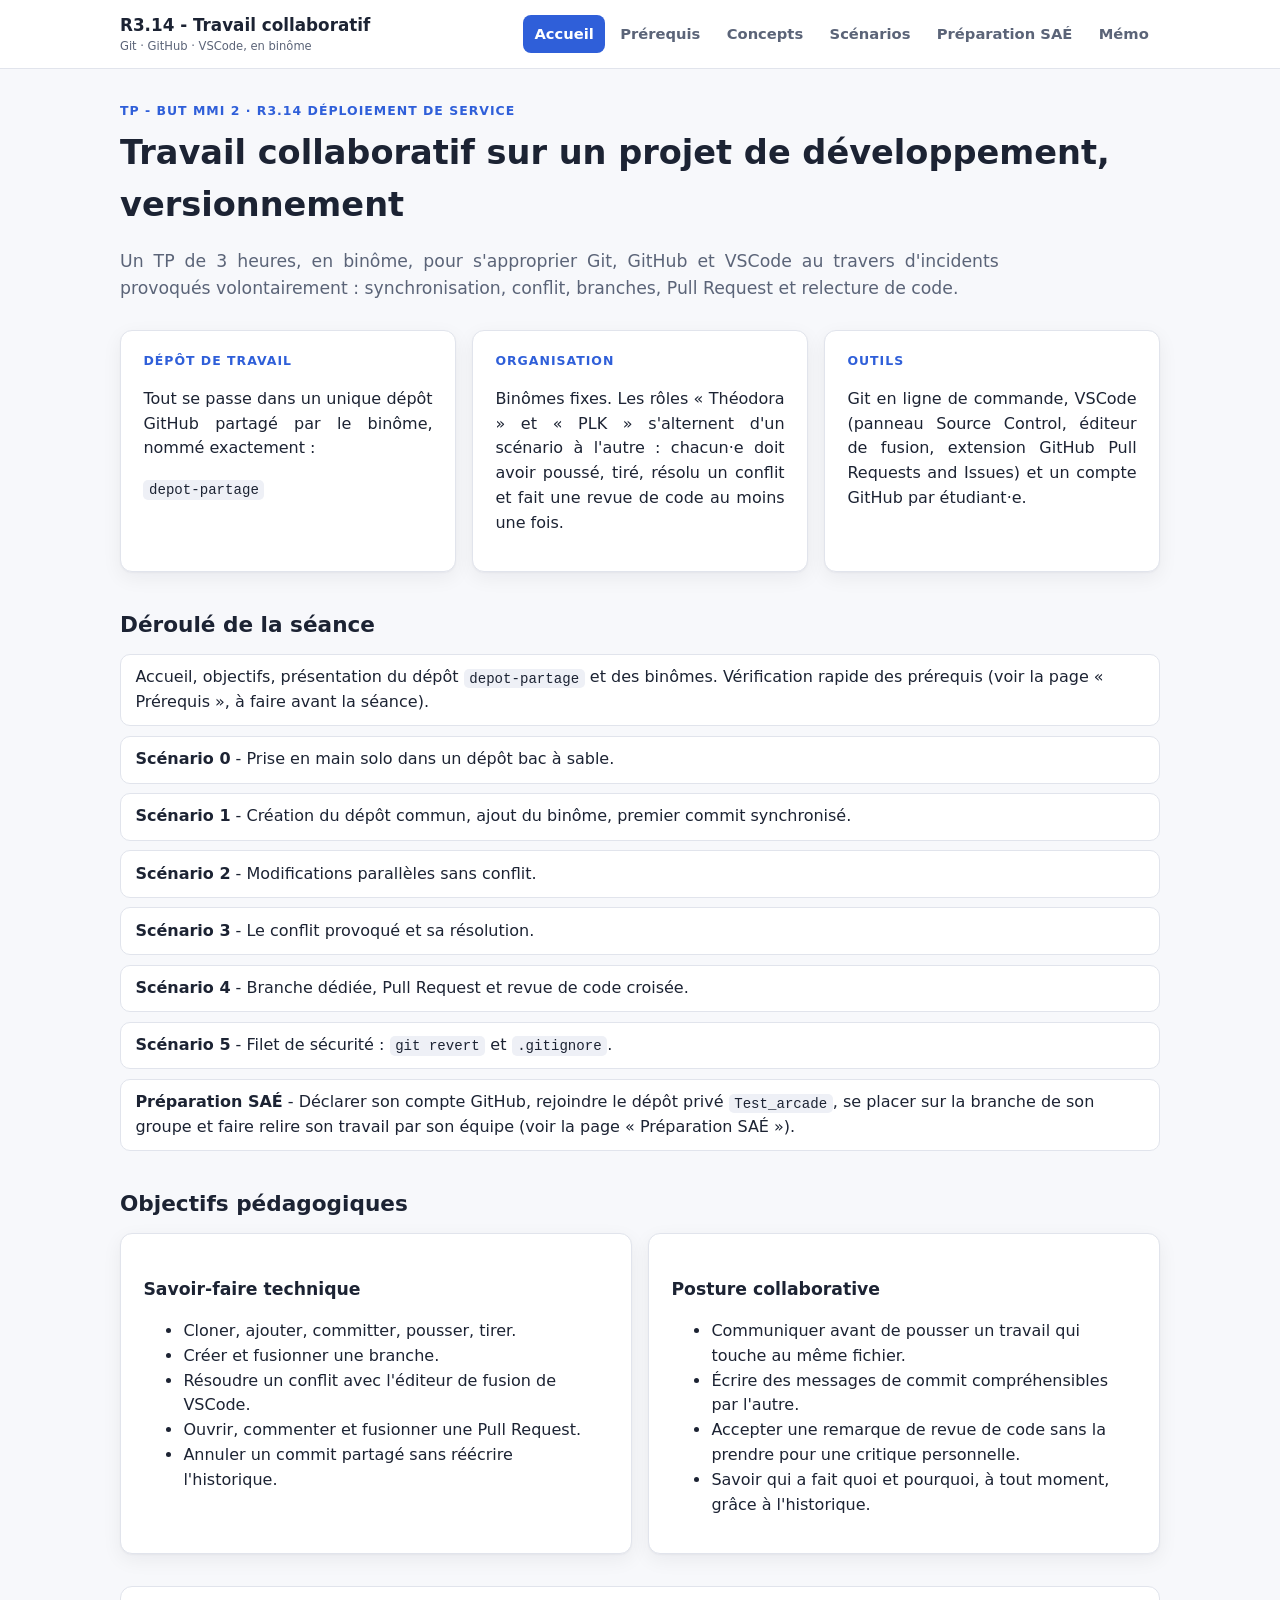
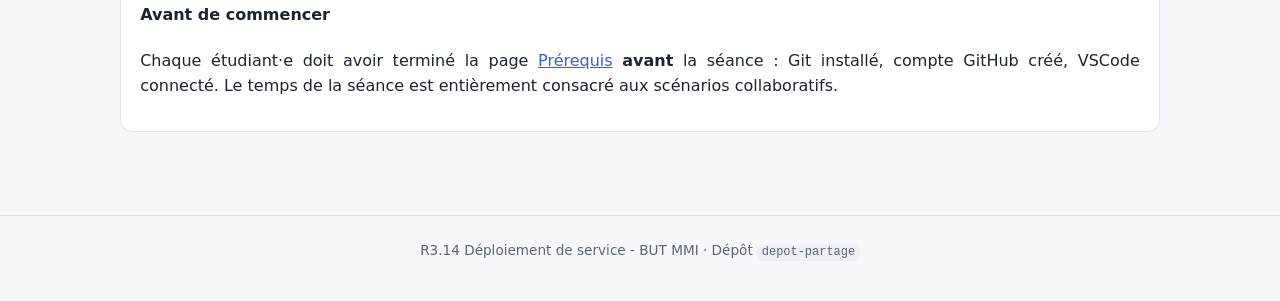
==== commit ccd166ab: "Retire les horaires du deroule et y ajoute la preparation SAE Le deroule devient une suite d'activit" ====
--- a/index.html
+++ b/index.html
@@ -68,65 +68,58 @@
         </div>
       </div>
 
-      <h2>Déroulé de la séance (3h)</h2>
+      <h2>Déroulé de la séance</h2>
       <ul class="timeline">
         <li>
-          <time>0:00</time
-          ><span
+          <span
             >Accueil, objectifs, présentation du dépôt
-            <code>depot-partage</code> et des binômes. Vérification
-            rapide des prérequis (voir la page « Prérequis », à faire avant la
+            <code>depot-partage</code> et des binômes. Vérification rapide des
+            prérequis (voir la page « Prérequis », à faire avant la
             séance).</span
           >
         </li>
         <li>
-          <time>0:15</time
-          ><span
+          <span
             ><strong>Scénario 0</strong> - Prise en main solo dans un dépôt bac
-            à sable (20 min).</span
+            à sable.</span
           >
         </li>
         <li>
-          <time>0:35</time
-          ><span
+          <span
             ><strong>Scénario 1</strong> - Création du dépôt commun, ajout du
-            binôme, premier commit synchronisé (30 min).</span
+            binôme, premier commit synchronisé.</span
           >
         </li>
         <li>
-          <time>1:05</time
-          ><span
-            ><strong>Scénario 2</strong> - Modifications parallèles sans conflit
-            (25 min).</span
+          <span
+            ><strong>Scénario 2</strong> - Modifications parallèles sans
+            conflit.</span
           >
         </li>
         <li>
-          <time>1:30</time
-          ><span
-            ><strong>Scénario 3</strong> - Le conflit provoqué et sa résolution
-            (35 min).</span
-          >
-        </li>
-        <li><time>2:05</time><span>Pause (10 min).</span></li>
-        <li>
-          <time>2:15</time
-          ><span
-            ><strong>Scénario 4</strong> - Branche dédiée, Pull Request et revue
-            de code croisée (35 min).</span
+          <span
+            ><strong>Scénario 3</strong> - Le conflit provoqué et sa
+            résolution.</span
           >
         </li>
         <li>
-          <time>2:50</time
-          ><span
-            ><strong>Scénario 5</strong> - Filet de sécurité :
-            <code>git revert</code> et <code>.gitignore</code> (20 min).</span
+          <span
+            ><strong>Scénario 4</strong> - Branche dédiée, Pull Request et revue
+            de code croisée.</span
           >
         </li>
         <li>
-          <time>3:10</time
-          ><span
-            >Bilan collectif, retour sur les points bloquants, questions
-            (10&nbsp;min de battement).</span
+          <span
+            ><strong>Scénario 5</strong> - Filet de sécurité :
+            <code>git revert</code> et <code>.gitignore</code>.</span
+          >
+        </li>
+        <li>
+          <span
+            ><strong>Préparation SAÉ</strong> - Déclarer son compte GitHub,
+            rejoindre le dépôt privé <code>Test_arcade</code>, se placer sur la
+            branche de son groupe et faire relire son travail par son équipe
+            (voir la page « Préparation SAÉ »).</span
           >
         </li>
       </ul>
--- a/css/style.css
+++ b/css/style.css
@@ -199,7 +199,27 @@
 .lede {
   font-size: 1.08rem;
   color: var(--text-muted);
-  max-width: 60ch;
+  max-width: 80ch;
+}
+
+/* Texte courant justifie. Les paragraphes n'ayant pas tous la meme longueur
+   de ligne, le bord droit en dents de scie donnait l'impression d'un texte
+   coupe au hasard. La cesure automatique (<html lang="fr">) evite les
+   espaces beantes que la justification produit sinon en francais. */
+main p,
+main .scenario-body li {
+  text-align: justify;
+  hyphens: auto;
+}
+
+/* Sous cette largeur, les lignes sont trop courtes : justifier y creuserait
+   des rivieres blanches au milieu du texte. */
+@media (max-width: 700px) {
+  main p,
+  main .scenario-body li {
+    text-align: left;
+    hyphens: manual;
+  }
 }
 
 .pill {
@@ -270,19 +290,10 @@
   gap: 0.6rem;
 }
 .timeline li {
-  display: grid;
-  grid-template-columns: 5.5rem 1fr;
-  gap: 0.9rem;
   padding: 0.65rem 0.9rem;
   background: var(--bg-alt);
   border: 1px solid var(--border);
   border-radius: 10px;
-  align-items: baseline;
-}
-.timeline time {
-  font-weight: 700;
-  color: var(--primary-dark);
-  font-size: 0.88rem;
 }
 
 /* ---------- Scenario cards ---------- */
@@ -527,6 +538,30 @@
   color: #fff;
 }
 
+/* Lien externe posé dans une étape (formulaire d'inscription, dépôt...).
+   Même gabarit que le bouton de pop-up, mais plein, pour qu'on comprenne
+   qu'il fait quitter la page. */
+.etape-lien {
+  display: inline-block;
+  border: 1px solid var(--primary);
+  background: var(--primary);
+  color: #fff;
+  border-radius: 999px;
+  padding: 0.1rem 0.7rem;
+  font-size: 0.82rem;
+  font-weight: 600;
+  text-decoration: none;
+}
+.etape-lien:hover {
+  background: var(--primary-dark);
+  border-color: var(--primary-dark);
+  color: #fff;
+}
+.etape-lien::after {
+  content: ' \2197';
+  font-weight: 400;
+}
+
 .modal-overlay {
   position: fixed;
   inset: 0;
@@ -674,32 +709,66 @@
   border: 1px solid var(--border);
 }
 
+/* L'image porte deja son propre fond : un cadre autour ferait doublon. */
 .diagram {
-  background: var(--bg-alt);
-  border: 1px solid var(--border);
-  border-radius: var(--radius);
-  padding: 1rem;
-}
-.diagram text {
-  fill: var(--text);
-  font-family: inherit;
-}
-.diagram .muted {
-  fill: var(--text-muted);
-}
-.diagram .zone {
-  fill: var(--primary-bg);
-  stroke: var(--primary);
-}
-.diagram .zone-remote {
-  fill: var(--accent-b-bg);
-  stroke: var(--accent-b);
-}
-.diagram .arrow {
-  stroke: var(--text-muted);
-  stroke-width: 1.6;
-  marker-end: url(#arrowhead);
-  fill: none;
+  margin: 1.5rem 0;
+}
+
+/* Illustration du vocabulaire : huit zones cliquables posees par-dessus.
+   Les pourcentages de chaque zone sont dans le HTML, mesures sur les bords
+   des vignettes de l'image ; ils suivent donc l'image quand elle se
+   redimensionne. */
+.vocab {
+  position: relative;
+  width: 100%;
+  max-width: 720px;
+  margin: 1.5rem auto 0;
+}
+.vocab img {
+  display: block;
+  width: 100%;
+  height: auto;
+  border-radius: var(--radius);
+}
+.vocab-zones {
+  position: absolute;
+  inset: 0;
+}
+.vocab-zone {
+  position: absolute;
+  padding: 0;
+  background: none;
+  border: 2px solid transparent;
+  border-radius: 10px;
+  cursor: pointer;
+  transition: background-color 0.12s, border-color 0.12s;
+}
+.vocab-zone:hover,
+.vocab-zone:focus-visible {
+  background: rgba(255, 255, 255, 0.22);
+  border-color: #fff;
+  outline: none;
+}
+/* 'display: grid' l'emporterait sinon sur le 'display: none' que le
+   navigateur associe a l'attribut hidden. */
+.grid[hidden] {
+  display: none;
+}
+.vocab-aide {
+  max-width: 720px;
+  margin: 0.6rem auto 0;
+  color: var(--text-muted);
+  font-size: 0.9rem;
+  text-align: center;
+}
+.diagram img {
+  display: block;
+  width: 100%;
+  max-width: 720px;
+  height: auto;
+  margin: 0 auto;
+  border: 1px solid var(--border);
+  border-radius: var(--radius);
 }
 
 footer a {
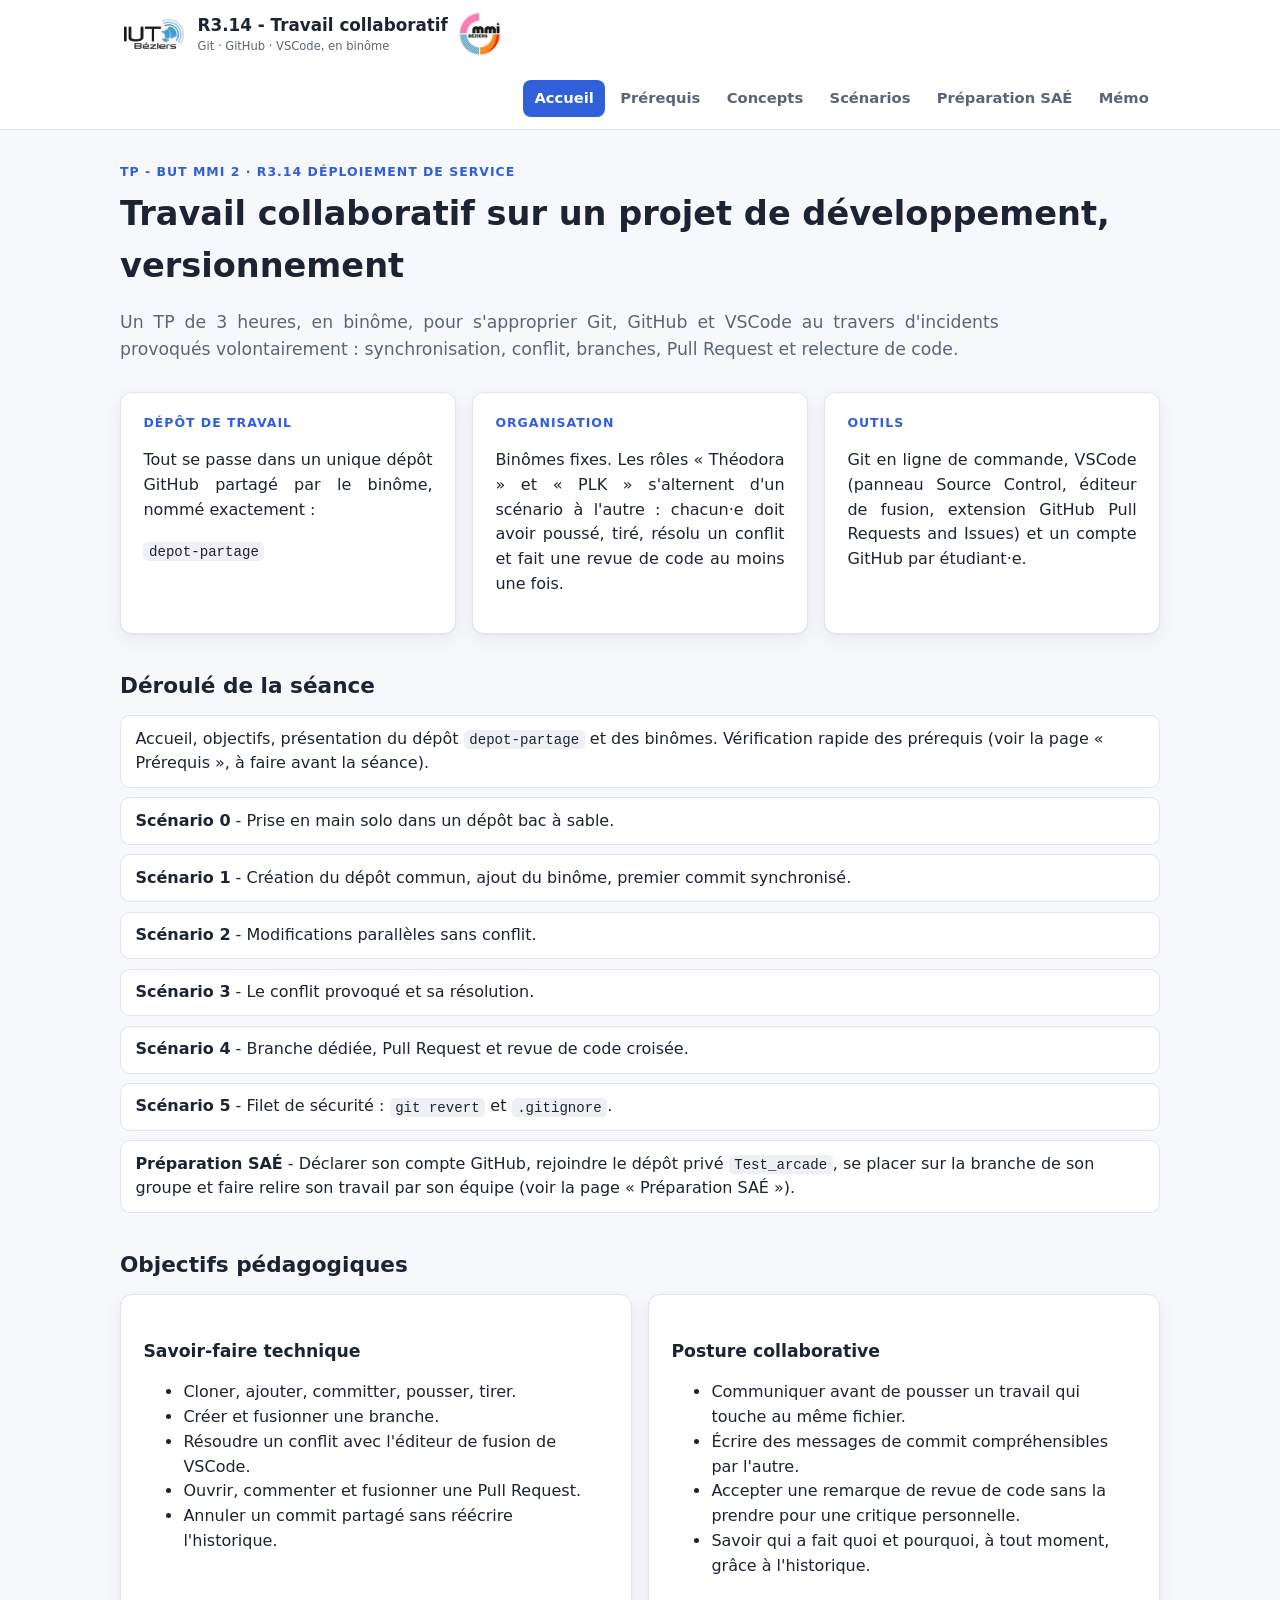
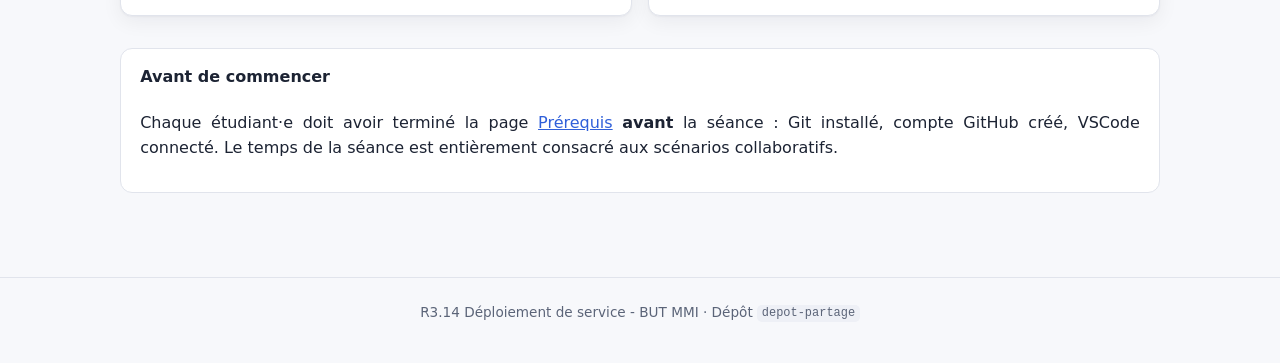
==== commit eb39f657: "Ajoute les logos IUT de Béziers et MMI Béziers autour du titre Logo de l'IUT à gauche du titre et lo" ====
--- a/index.html
+++ b/index.html
@@ -16,8 +16,11 @@
     <header class="site-header">
       <nav class="nav-wrap">
         <a class="brand" href="index.html"
-          >R3.14 - Travail collaboratif
-          <small>Git · GitHub · VSCode, en binôme</small>
+          ><img src="img/logo_iut.jpg" alt="" />
+          <span
+            >R3.14 - Travail collaboratif
+            <small>Git · GitHub · VSCode, en binôme</small></span
+          ><img src="img/logo_mmi.jpg" alt="" />
         </a>
         <div class="site-nav">
           <a href="index.html" data-nav="index">Accueil</a>
--- a/css/style.css
+++ b/css/style.css
@@ -774,3 +774,37 @@
 footer a {
   color: inherit;
 }
+
+/* ---------- Logos IUT (à gauche) et MMI (à droite) du titre ---------- */
+
+.brand {
+  display: flex;
+  align-items: center;
+  gap: 0.6rem;
+}
+.brand img {
+  height: 34px;
+  width: auto;
+  border-radius: 6px;
+  background: #fff;
+  padding: 2px 4px;
+}
+/* Le logo MMI est carre : a hauteur egale il paraitrait plus petit que
+   celui de l'IUT, tout en largeur. */
+.brand img[src$='logo_mmi.jpg'] {
+  height: 44px;
+  padding: 0;
+  border-radius: 50%;
+}
+@media (max-width: 480px) {
+  .brand {
+    white-space: normal;
+    gap: 0.45rem;
+  }
+  .brand img {
+    height: 28px;
+  }
+  .brand img[src$='logo_mmi.jpg'] {
+    height: 36px;
+  }
+}
